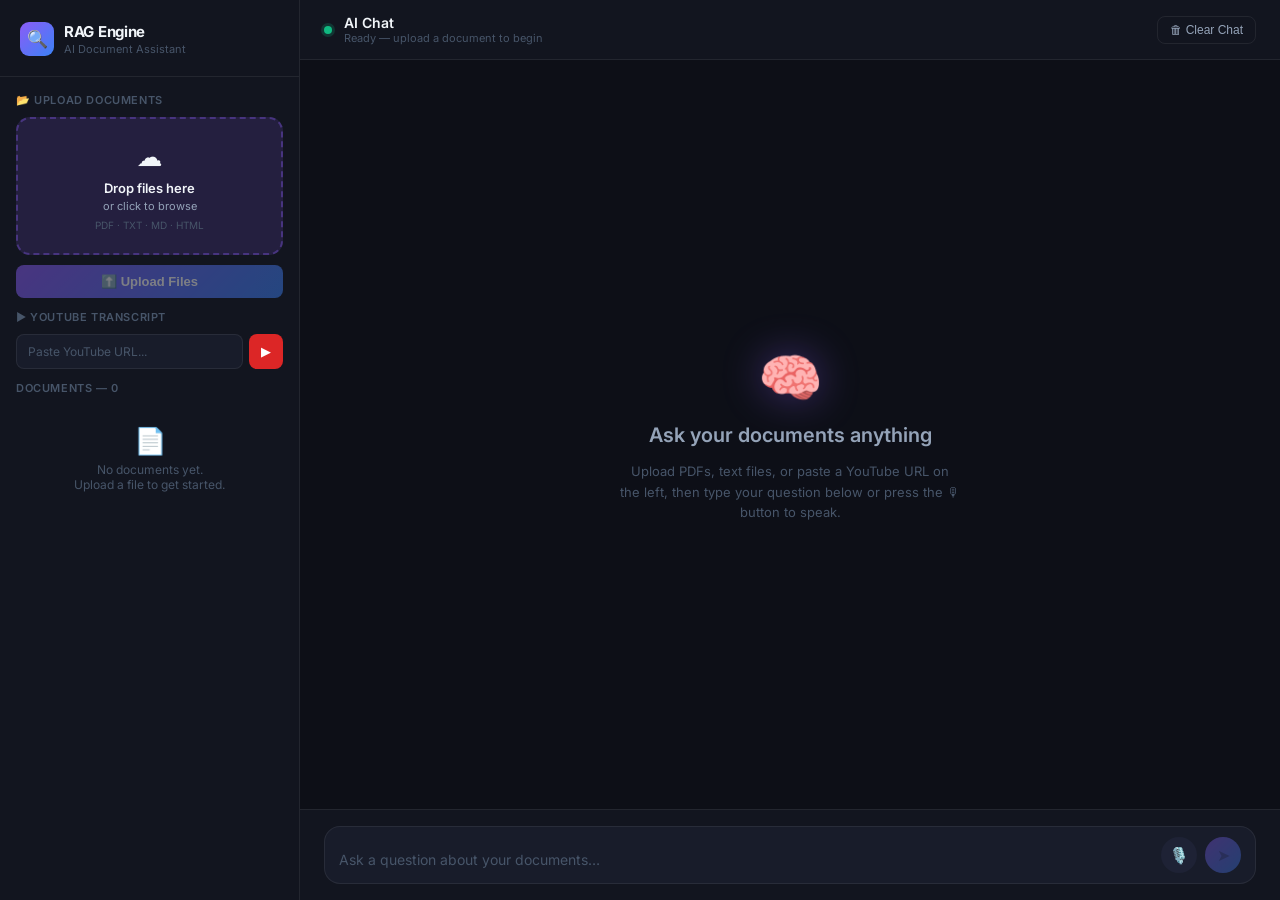
==== frontend/index.html @ cf55434c "Refactor: Separate frontend and backend, upgrade Groq vision model to Llama 4 Scout, and optimize Do" ====
<!DOCTYPE html>
<html lang="en">
<head>
  <meta charset="UTF-8" />
  <meta name="viewport" content="width=device-width, initial-scale=1.0" />
  <title>RAG Search Engine — AI Document Assistant</title>
  <meta name="description" content="Upload documents and ask questions using AI-powered retrieval augmented generation." />
  <link rel="preconnect" href="https://fonts.googleapis.com" />
  <link rel="preconnect" href="https://fonts.gstatic.com" crossorigin />
  <link href="https://fonts.googleapis.com/css2?family=Inter:wght@300;400;500;600;700&display=swap" rel="stylesheet" />
  <style>
    :root {
      --bg-primary: #0d0f17;
      --bg-secondary: #12151f;
      --bg-card: #181c2a;
      --bg-hover: #1e2235;
      --border: rgba(255,255,255,0.07);
      --border-accent: rgba(139,92,246,0.4);
      --purple: #8b5cf6;
      --purple-light: #a78bfa;
      --purple-dim: rgba(139,92,246,0.15);
      --blue: #3b82f6;
      --blue-light: #60a5fa;
      --green: #10b981;
      --red: #ef4444;
      --text-primary: #f1f5f9;
      --text-secondary: #94a3b8;
      --text-muted: #475569;
      --sidebar-w: 300px;
      --radius: 14px;
      --radius-sm: 8px;
      --shadow: 0 4px 24px rgba(0,0,0,0.4);
      --transition: 0.2s ease;
    }

    *, *::before, *::after { box-sizing: border-box; margin: 0; padding: 0; }

    body {
      font-family: 'Inter', system-ui, sans-serif;
      background: var(--bg-primary);
      color: var(--text-primary);
      height: 100dvh;
      display: flex;
      overflow: hidden;
    }

    /* ── SCROLLBAR ── */
    ::-webkit-scrollbar { width: 6px; }
    ::-webkit-scrollbar-track { background: transparent; }
    ::-webkit-scrollbar-thumb { background: var(--bg-hover); border-radius: 3px; }

    /* ══════════════════════════════════════
       SIDEBAR
    ══════════════════════════════════════ */
    #sidebar {
      width: var(--sidebar-w);
      min-width: var(--sidebar-w);
      background: var(--bg-secondary);
      border-right: 1px solid var(--border);
      display: flex;
      flex-direction: column;
      gap: 0;
      overflow: hidden;
    }

    .sidebar-header {
      padding: 22px 20px 16px;
      border-bottom: 1px solid var(--border);
    }
    .sidebar-logo {
      display: flex;
      align-items: center;
      gap: 10px;
      margin-bottom: 4px;
    }
    .logo-icon {
      width: 34px; height: 34px;
      background: linear-gradient(135deg, var(--purple), var(--blue));
      border-radius: 9px;
      display: grid; place-items: center;
      font-size: 17px;
      flex-shrink: 0;
    }
    .logo-text { font-size: 15px; font-weight: 700; letter-spacing: -0.3px; }
    .logo-sub  { font-size: 11px; color: var(--text-muted); margin-top: 1px; }

    /* ── Upload zone ── */
    .upload-section { padding: 16px 16px 12px; }
    .upload-label {
      font-size: 11px; font-weight: 600; letter-spacing: 0.6px;
      text-transform: uppercase; color: var(--text-muted);
      margin-bottom: 10px; display: block;
    }

    #drop-zone {
      border: 2px dashed rgba(139,92,246,0.35);
      border-radius: var(--radius);
      padding: 22px 16px;
      text-align: center;
      cursor: pointer;
      transition: var(--transition);
      background: var(--purple-dim);
      position: relative;
    }
    #drop-zone:hover, #drop-zone.dragover {
      border-color: var(--purple);
      background: rgba(139,92,246,0.2);
    }
    #drop-zone input[type="file"] {
      position: absolute; inset: 0; opacity: 0; cursor: pointer; width: 100%; height: 100%;
    }
    .drop-icon { font-size: 26px; margin-bottom: 8px; }
    .drop-primary { font-size: 13px; font-weight: 600; color: var(--text-primary); }
    .drop-sub { font-size: 11px; color: var(--text-secondary); margin-top: 3px; }
    .drop-types { font-size: 10px; color: var(--text-muted); margin-top: 6px; }

    #upload-btn {
      width: 100%; margin-top: 10px; padding: 9px;
      background: linear-gradient(135deg, var(--purple), var(--blue));
      border: none; border-radius: var(--radius-sm);
      color: #fff; font-size: 13px; font-weight: 600;
      cursor: pointer; transition: var(--transition);
      display: flex; align-items: center; justify-content: center; gap: 7px;
    }
    #upload-btn:hover { opacity: 0.88; transform: translateY(-1px); }
    #upload-btn:disabled { opacity: 0.45; cursor: not-allowed; transform: none; }

    .upload-progress {
      display: none; margin-top: 10px;
      background: var(--bg-card); border-radius: var(--radius-sm);
      padding: 10px 12px; font-size: 12px; color: var(--text-secondary);
    }
    .progress-bar {
      height: 3px; background: var(--border); border-radius: 2px; margin-top: 8px; overflow: hidden;
    }
    .progress-fill {
      height: 100%; width: 0%;
      background: linear-gradient(90deg, var(--purple), var(--blue));
      border-radius: 2px;
      animation: progress-anim 1.4s ease-in-out infinite;
    }
    @keyframes progress-anim {
      0%   { width: 0%;   margin-left: 0% }
      50%  { width: 60%;  margin-left: 20% }
      100% { width: 0%;   margin-left: 100% }
    }

    /* ── YouTube section ── */
    .yt-section { padding: 0 16px 12px; }
    .yt-input-wrap { display: flex; gap: 6px; }
    #yt-url {
      flex: 1; padding: 9px 11px;
      background: var(--bg-card); border: 1px solid var(--border);
      border-radius: var(--radius-sm); color: var(--text-primary);
      font-family: inherit; font-size: 12px; outline: none; transition: var(--transition);
    }
    #yt-url:focus { border-color: var(--border-accent); }
    #yt-url::placeholder { color: var(--text-muted); }
    #yt-btn {
      padding: 9px 12px; background: #dc2626;
      border: none; border-radius: var(--radius-sm);
      color: #fff; font-size: 13px; cursor: pointer; transition: var(--transition);
      display: flex; align-items: center; gap: 5px;
    }
    #yt-btn:hover { opacity: 0.85; }

    /* ── Document list ── */
    .doc-section { flex: 1; overflow-y: auto; padding: 0 16px 16px; }
    .doc-count {
      font-size: 11px; font-weight: 600; letter-spacing: 0.6px;
      text-transform: uppercase; color: var(--text-muted); margin-bottom: 10px;
    }
    .doc-list { display: flex; flex-direction: column; gap: 6px; }

    .doc-item {
      background: var(--bg-card); border: 1px solid var(--border);
      border-radius: var(--radius-sm); padding: 10px 12px;
      display: flex; align-items: center; gap: 9px;
      transition: var(--transition); animation: slideIn 0.25s ease;
    }
    @keyframes slideIn {
      from { opacity: 0; transform: translateY(-6px); }
      to   { opacity: 1; transform: translateY(0); }
    }
    .doc-item:hover { background: var(--bg-hover); border-color: var(--border-accent); }
    .doc-icon { font-size: 18px; flex-shrink: 0; }
    .doc-info { flex: 1; min-width: 0; }
    .doc-name {
      font-size: 12px; font-weight: 500; overflow: hidden;
      text-overflow: ellipsis; white-space: nowrap;
    }
    .doc-meta { font-size: 10px; color: var(--text-muted); margin-top: 2px; }
    .doc-delete {
      background: none; border: none; color: var(--text-muted);
      cursor: pointer; font-size: 14px; padding: 3px;
      border-radius: 4px; transition: var(--transition); flex-shrink: 0;
    }
    .doc-delete:hover { color: var(--red); background: rgba(239,68,68,0.12); }

    .empty-docs {
      text-align: center; color: var(--text-muted); font-size: 12px;
      padding: 20px 0;
    }
    .empty-docs span { display: block; font-size: 26px; margin-bottom: 6px; }

    /* ══════════════════════════════════════
       MAIN CHAT AREA
    ══════════════════════════════════════ */
    #main {
      flex: 1; display: flex; flex-direction: column; overflow: hidden;
      background: var(--bg-primary);
    }

    /* ── Top bar ── */
    #topbar {
      padding: 14px 24px; border-bottom: 1px solid var(--border);
      display: flex; align-items: center; justify-content: space-between;
      background: var(--bg-secondary);
    }
    .topbar-left { display: flex; align-items: center; gap: 12px; }
    .status-dot {
      width: 8px; height: 8px; border-radius: 50%;
      background: var(--green);
      box-shadow: 0 0 0 3px rgba(16,185,129,0.2);
      animation: pulse 2s ease-in-out infinite;
    }
    @keyframes pulse {
      0%, 100% { box-shadow: 0 0 0 3px rgba(16,185,129,0.2); }
      50%       { box-shadow: 0 0 0 6px rgba(16,185,129,0.08); }
    }
    .topbar-title { font-size: 14px; font-weight: 600; }
    .topbar-sub   { font-size: 11px; color: var(--text-muted); }
    .topbar-right { display: flex; gap: 8px; }
    .btn-ghost {
      background: none; border: 1px solid var(--border);
      border-radius: var(--radius-sm); padding: 6px 12px;
      color: var(--text-secondary); font-size: 12px;
      cursor: pointer; transition: var(--transition);
      display: flex; align-items: center; gap: 5px;
    }
    .btn-ghost:hover { background: var(--bg-hover); color: var(--text-primary); }

    /* ── Chat messages ── */
    #chat-box {
      flex: 1; overflow-y: auto; padding: 24px;
      display: flex; flex-direction: column; gap: 20px;
    }

    .chat-welcome {
      display: flex; flex-direction: column; align-items: center;
      justify-content: center; height: 100%; gap: 14px;
      text-align: center; color: var(--text-muted);
    }
    .chat-welcome .w-icon {
      font-size: 52px;
      filter: drop-shadow(0 0 20px rgba(139,92,246,0.4));
    }
    .chat-welcome h2 { font-size: 20px; color: var(--text-secondary); font-weight: 600; }
    .chat-welcome p  { font-size: 13px; max-width: 340px; line-height: 1.6; }

    .msg-row {
      display: flex; gap: 12px;
      animation: msgIn 0.3s cubic-bezier(0.34,1.56,0.64,1);
    }
    @keyframes msgIn {
      from { opacity: 0; transform: translateY(12px) scale(0.97); }
      to   { opacity: 1; transform: translateY(0) scale(1); }
    }
    .msg-row.user-row { flex-direction: row-reverse; }

    .msg-avatar {
      width: 34px; height: 34px; border-radius: 50%; flex-shrink: 0;
      display: grid; place-items: center; font-size: 15px;
    }
    .user-row .msg-avatar {
      background: linear-gradient(135deg, var(--purple), var(--blue));
    }
    .bot-row .msg-avatar {
      background: linear-gradient(135deg, #1e293b, #334155);
      border: 1px solid var(--border);
    }

    .msg-body { max-width: 76%; display: flex; flex-direction: column; gap: 6px; }
    .user-row .msg-body { align-items: flex-end; }

    .msg-bubble {
      padding: 12px 16px; border-radius: 16px;
      font-size: 14px; line-height: 1.65;
    }
    .user-row .msg-bubble {
      background: linear-gradient(135deg, rgba(139,92,246,0.9), rgba(59,130,246,0.9));
      color: #fff;
      border-bottom-right-radius: 4px;
    }
    .bot-row .msg-bubble {
      background: var(--bg-card);
      border: 1px solid var(--border);
      color: var(--text-primary);
      border-bottom-left-radius: 4px;
      white-space: pre-wrap;
    }

    .msg-time { font-size: 10px; color: var(--text-muted); padding: 0 4px; }

    /* Source chips */
    .sources-wrap { display: flex; flex-wrap: wrap; gap: 5px; margin-top: 2px; }
    .source-chip {
      background: rgba(139,92,246,0.12); border: 1px solid rgba(139,92,246,0.25);
      color: var(--purple-light); font-size: 10px; font-weight: 500;
      padding: 3px 9px; border-radius: 20px;
      display: flex; align-items: center; gap: 4px;
      cursor: pointer; transition: var(--transition);
    }
    .source-chip:hover { background: rgba(139,92,246,0.25); }

    /* Typing indicator */
    .typing-indicator {
      display: flex; gap: 4px; padding: 14px 16px;
      background: var(--bg-card); border: 1px solid var(--border);
      border-radius: 16px; border-bottom-left-radius: 4px;
      width: fit-content;
    }
    .typing-dot {
      width: 7px; height: 7px; border-radius: 50%; background: var(--text-muted);
      animation: typingBounce 1.2s ease-in-out infinite;
    }
    .typing-dot:nth-child(2) { animation-delay: 0.2s; }
    .typing-dot:nth-child(3) { animation-delay: 0.4s; }
    @keyframes typingBounce {
      0%, 60%, 100% { transform: translateY(0); opacity: 0.4; }
      30%            { transform: translateY(-6px); opacity: 1; }
    }

    /* ── Input bar ── */
    #input-bar {
      padding: 16px 24px;
      background: var(--bg-secondary);
      border-top: 1px solid var(--border);
    }
    .input-container {
      background: var(--bg-card);
      border: 1px solid var(--border);
      border-radius: 16px;
      padding: 10px 14px;
      display: flex; align-items: flex-end; gap: 10px;
      transition: var(--transition);
    }
    .input-container:focus-within { border-color: var(--border-accent); }

    #question-input {
      flex: 1; background: none; border: none; outline: none;
      color: var(--text-primary); font-family: inherit; font-size: 14px;
      line-height: 1.5; resize: none; max-height: 120px;
      min-height: 24px; overflow-y: auto;
    }
    #question-input::placeholder { color: var(--text-muted); }

    .input-actions { display: flex; align-items: center; gap: 8px; flex-shrink: 0; }

    /* Mic button */
    #mic-btn {
      width: 36px; height: 36px; border-radius: 50%; border: none;
      background: var(--bg-hover); cursor: pointer;
      display: grid; place-items: center; font-size: 16px;
      transition: var(--transition); position: relative;
    }
    #mic-btn:hover { background: rgba(139,92,246,0.2); }
    #mic-btn.recording {
      background: rgba(239,68,68,0.2);
      animation: micPulse 1.2s ease-in-out infinite;
    }
    @keyframes micPulse {
      0%, 100% { box-shadow: 0 0 0 0   rgba(239,68,68,0.4); }
      50%       { box-shadow: 0 0 0 10px rgba(239,68,68,0); }
    }
    .mic-timer {
      position: absolute; bottom: -18px; left: 50%; transform: translateX(-50%);
      font-size: 9px; color: var(--red); white-space: nowrap;
      display: none;
    }
    #mic-btn.recording .mic-timer { display: block; }

    /* Send button */
    #send-btn {
      width: 36px; height: 36px; border-radius: 50%; border: none;
      background: linear-gradient(135deg, var(--purple), var(--blue));
      cursor: pointer; display: grid; place-items: center;
      font-size: 16px; transition: var(--transition);
    }
    #send-btn:hover { opacity: 0.85; transform: scale(1.05); }
    #send-btn:disabled { opacity: 0.35; cursor: not-allowed; transform: none; }

    /* ── Toasts ── */
    #toast-container {
      position: fixed; top: 20px; right: 20px;
      display: flex; flex-direction: column; gap: 8px; z-index: 9999;
    }
    .toast {
      background: var(--bg-card); border: 1px solid var(--border);
      border-radius: var(--radius-sm); padding: 12px 16px;
      font-size: 13px; display: flex; align-items: center; gap: 9px;
      box-shadow: var(--shadow); max-width: 340px;
      animation: toastIn 0.3s ease;
    }
    @keyframes toastIn {
      from { opacity: 0; transform: translateX(20px); }
      to   { opacity: 1; transform: translateX(0); }
    }
    .toast.success { border-color: rgba(16,185,129,0.4); }
    .toast.error   { border-color: rgba(239,68,68,0.4); }
    .toast.info    { border-color: var(--border-accent); }

    /* ── Source Modal ── */
    #source-modal {
      display: none; position: fixed; inset: 0;
      background: rgba(0,0,0,0.65); z-index: 1000;
      place-items: center; backdrop-filter: blur(4px);
    }
    #source-modal.open { display: grid; }
    .modal-card {
      background: var(--bg-card); border: 1px solid var(--border);
      border-radius: var(--radius); padding: 24px 24px 20px;
      max-width: 560px; width: 90%; max-height: 70vh;
      overflow-y: auto; box-shadow: var(--shadow);
      animation: modalIn 0.25s ease;
    }
    @keyframes modalIn {
      from { opacity: 0; transform: scale(0.94); }
      to   { opacity: 1; transform: scale(1); }
    }
    .modal-header {
      display: flex; justify-content: space-between; align-items: center;
      margin-bottom: 16px;
    }
    .modal-title { font-size: 14px; font-weight: 600; }
    .modal-close {
      background: none; border: none; color: var(--text-muted);
      font-size: 18px; cursor: pointer; padding: 2px 6px;
      border-radius: 4px; transition: var(--transition);
    }
    .modal-close:hover { background: var(--bg-hover); color: var(--text-primary); }
    .modal-meta { font-size: 11px; color: var(--text-muted); margin-bottom: 12px; }
    .modal-content {
      font-size: 13px; line-height: 1.7; color: var(--text-secondary);
      white-space: pre-wrap;
    }

    /* ── File selected preview ── */
    #selected-files {
      display: none; margin-top: 8px;
      background: var(--bg-card); border: 1px solid var(--border);
      border-radius: var(--radius-sm); padding: 10px 12px;
    }
    .sel-file {
      display: flex; align-items: center; gap: 8px;
      font-size: 12px; color: var(--text-secondary); padding: 3px 0;
    }
    .sel-file-name { flex: 1; overflow: hidden; text-overflow: ellipsis; white-space: nowrap; }
    .sel-file-size { color: var(--text-muted); flex-shrink: 0; }

    /* Responsive */
    @media (max-width: 640px) {
      #sidebar { display: none; }
    }
  </style>
</head>
<body>

<!-- ════════════════════ SIDEBAR ════════════════════ -->
<aside id="sidebar">
  <div class="sidebar-header">
    <div class="sidebar-logo">
      <div class="logo-icon">🔍</div>
      <div>
        <div class="logo-text">RAG Engine</div>
        <div class="logo-sub">AI Document Assistant</div>
      </div>
    </div>
  </div>

  <!-- Upload -->
  <div class="upload-section">
    <span class="upload-label">📂 Upload Documents</span>
    <div id="drop-zone">
      <input type="file" id="file-input" multiple accept=".pdf,.txt,.md,.html" />
      <div class="drop-icon">☁️</div>
      <div class="drop-primary">Drop files here</div>
      <div class="drop-sub">or click to browse</div>
      <div class="drop-types">PDF · TXT · MD · HTML</div>
    </div>
    <div id="selected-files"></div>
    <button id="upload-btn" disabled>⬆️ Upload Files</button>
    <div class="upload-progress" id="upload-progress">
      <span id="upload-status">Uploading & processing...</span>
      <div class="progress-bar"><div class="progress-fill"></div></div>
    </div>
  </div>

  <!-- YouTube -->
  <div class="yt-section">
    <span class="upload-label">▶️ YouTube Transcript</span>
    <div class="yt-input-wrap">
      <input type="text" id="yt-url" placeholder="Paste YouTube URL..." />
      <button id="yt-btn" title="Ingest YouTube video">▶</button>
    </div>
  </div>

  <!-- Document list -->
  <div class="doc-section">
    <div class="doc-count" id="doc-count">DOCUMENTS — 0</div>
    <div class="doc-list" id="doc-list">
      <div class="empty-docs">
        <span>📄</span>No documents yet.<br/>Upload a file to get started.
      </div>
    </div>
  </div>
</aside>

<!-- ════════════════════ MAIN ════════════════════ -->
<main id="main">
  <!-- Top bar -->
  <div id="topbar">
    <div class="topbar-left">
      <div class="status-dot"></div>
      <div>
        <div class="topbar-title">AI Chat</div>
        <div class="topbar-sub" id="topbar-sub">Ready — upload a document to begin</div>
      </div>
    </div>
    <div class="topbar-right">
      <button class="btn-ghost" onclick="clearHistory()">🗑 Clear Chat</button>
    </div>
  </div>

  <!-- Chat messages -->
  <div id="chat-box">
    <div class="chat-welcome" id="welcome-msg">
      <div class="w-icon">🧠</div>
      <h2>Ask your documents anything</h2>
      <p>Upload PDFs, text files, or paste a YouTube URL on the left, then type your question below or press the 🎙 button to speak.</p>
    </div>
  </div>

  <!-- Input bar -->
  <div id="input-bar">
    <div class="input-container">
      <textarea
        id="question-input"
        rows="1"
        placeholder="Ask a question about your documents…"
      ></textarea>
      <div class="input-actions">
        <button id="mic-btn" title="Hold to record voice query">
          🎙️
          <span class="mic-timer" id="mic-timer">0:00</span>
        </button>
        <button id="send-btn" title="Send question" disabled>➤</button>
      </div>
    </div>
  </div>
</main>

<!-- Source modal -->
<div id="source-modal">
  <div class="modal-card">
    <div class="modal-header">
      <div class="modal-title">📄 Source Excerpt</div>
      <button class="modal-close" onclick="closeModal()">✕</button>
    </div>
    <div class="modal-meta" id="modal-meta"></div>
    <div class="modal-content" id="modal-content"></div>
  </div>
</div>

<!-- Toast container -->
<div id="toast-container"></div>

<script>
  // API URL configuration:
  // - Local development: http://localhost:8000
  // - Combined Render hosting: uses current window.location.origin
  // - Independent Vercel hosting: Replace 'https://your-render-backend-url.onrender.com' with your actual Render URL
  const API = window.location.hostname === 'localhost' || window.location.hostname === '127.0.0.1'
    ? 'http://localhost:8000'
    : (window.location.origin.includes('vercel.app') ? 'https://your-render-backend-url.onrender.com' : window.location.origin);

  // ── State ──────────────────────────────────────────
  let selectedFiles  = [];
  let hasDocuments   = false;
  let mediaRecorder  = null;
  let audioChunks    = [];
  let recordingTimer = null;
  let recordSeconds  = 0;

  // ── DOM refs ───────────────────────────────────────
  const chatBox      = document.getElementById('chat-box');
  const welcomeMsg   = document.getElementById('welcome-msg');
  const questionInput= document.getElementById('question-input');
  const sendBtn      = document.getElementById('send-btn');
  const micBtn       = document.getElementById('mic-btn');
  const micTimer     = document.getElementById('mic-timer');
  const uploadBtn    = document.getElementById('upload-btn');
  const fileInput    = document.getElementById('file-input');
  const dropZone     = document.getElementById('drop-zone');
  const selectedDiv  = document.getElementById('selected-files');
  const uploadProg   = document.getElementById('upload-progress');
  const uploadStatus = document.getElementById('upload-status');
  const docList      = document.getElementById('doc-list');
  const docCount     = document.getElementById('doc-count');
  const topbarSub    = document.getElementById('topbar-sub');
  const ytUrl        = document.getElementById('yt-url');
  const ytBtn        = document.getElementById('yt-btn');

  // ── Init ───────────────────────────────────────────
  loadDocuments();

  // ── Textarea auto-resize ───────────────────────────
  questionInput.addEventListener('input', () => {
    questionInput.style.height = 'auto';
    questionInput.style.height = Math.min(questionInput.scrollHeight, 120) + 'px';
    sendBtn.disabled = !questionInput.value.trim() || !hasDocuments;
  });
  questionInput.addEventListener('keydown', e => {
    if (e.key === 'Enter' && !e.shiftKey) { e.preventDefault(); sendQuestion(); }
  });

  // ── File selection ─────────────────────────────────
  fileInput.addEventListener('change', e => handleFiles(e.target.files));

  dropZone.addEventListener('dragover',  e => { e.preventDefault(); dropZone.classList.add('dragover'); });
  dropZone.addEventListener('dragleave', ()  => dropZone.classList.remove('dragover'));
  dropZone.addEventListener('drop',      e => {
    e.preventDefault();
    dropZone.classList.remove('dragover');
    handleFiles(e.dataTransfer.files);
  });

  function handleFiles(files) {
    const allowed = ['.pdf', '.txt', '.md', '.html'];
    selectedFiles = Array.from(files).filter(f => {
      const ext = '.' + f.name.split('.').pop().toLowerCase();
      if (!allowed.includes(ext)) {
        showToast(`⚠️ "${f.name}" is not a supported type`, 'error');
        return false;
      }
      return true;
    });
    renderSelectedFiles();
  }

  function renderSelectedFiles() {
    if (!selectedFiles.length) {
      selectedDiv.style.display = 'none';
      uploadBtn.disabled = true;
      return;
    }
    selectedDiv.style.display = 'block';
    uploadBtn.disabled = false;
    selectedDiv.innerHTML = selectedFiles.map(f => `
      <div class="sel-file">
        <span>${fileIcon(f.name)}</span>
        <span class="sel-file-name">${f.name}</span>
        <span class="sel-file-size">${formatBytes(f.size)}</span>
      </div>
    `).join('');
  }

  function fileIcon(name) {
    const ext = name.split('.').pop().toLowerCase();
    return { pdf: '📕', txt: '📄', md: '📝', html: '🌐' }[ext] || '📄';
  }

  function formatBytes(bytes) {
    if (bytes < 1024) return bytes + ' B';
    if (bytes < 1024**2) return (bytes / 1024).toFixed(1) + ' KB';
    return (bytes / 1024**2).toFixed(1) + ' MB';
  }

  // ── Upload ─────────────────────────────────────────
  uploadBtn.addEventListener('click', uploadFiles);

  async function uploadFiles() {
    if (!selectedFiles.length) return;

    uploadBtn.disabled = true;
    uploadProg.style.display = 'block';
    uploadStatus.textContent = `Uploading ${selectedFiles.length} file(s)...`;

    const formData = new FormData();
    selectedFiles.forEach(f => formData.append('files', f));

    try {
      const res  = await fetch(`${API}/upload`, { method: 'POST', body: formData });
      const data = await res.json();

      if (!res.ok) throw new Error(data.detail || 'Upload failed');

      showToast(`✅ ${data.message} — ${data.total_chunks} chunks indexed`, 'success');
      selectedFiles = [];
      fileInput.value = '';
      renderSelectedFiles();
      loadDocuments();
    } catch (err) {
      showToast(`❌ ${err.message}`, 'error');
    } finally {
      uploadProg.style.display = 'none';
      uploadBtn.disabled = false;
    }
  }

  // ── YouTube ingest ────────────────────────────────
  ytBtn.addEventListener('click', ingestYouTube);
  ytUrl.addEventListener('keydown', e => { if (e.key === 'Enter') ingestYouTube(); });

  async function ingestYouTube() {
    const url = ytUrl.value.trim();
    if (!url) return showToast('Paste a YouTube URL first', 'info');

    ytBtn.disabled = true;
    ytBtn.textContent = '⏳';
    try {
      const res  = await fetch(`${API}/upload-youtube?url=${encodeURIComponent(url)}`, { method: 'POST' });
      const data = await res.json();
      if (!res.ok) throw new Error(data.detail);
      showToast(`✅ YouTube ingested — ${data.chunks_added} chunks added`, 'success');
      ytUrl.value = '';
      loadDocuments();
    } catch (err) {
      showToast(`❌ ${err.message}`, 'error');
    } finally {
      ytBtn.disabled = false;
      ytBtn.textContent = '▶';
    }
  }

  // ── Load documents ─────────────────────────────────
  async function loadDocuments() {
    try {
      const res  = await fetch(`${API}/documents`);
      const data = await res.json();
      renderDocList(data.documents || []);
      hasDocuments = data.total > 0;
      sendBtn.disabled = !hasDocuments || !questionInput.value.trim();
      topbarSub.textContent = hasDocuments
        ? `${data.total} document(s) loaded — ask away!`
        : 'Ready — upload a document to begin';
    } catch (_) { /* server may not be ready */ }
  }

  function renderDocList(docs) {
    docCount.textContent = `DOCUMENTS — ${docs.length}`;
    if (!docs.length) {
      docList.innerHTML = `<div class="empty-docs"><span>📄</span>No documents yet.<br/>Upload a file to get started.</div>`;
      return;
    }
    docList.innerHTML = docs.map(d => `
      <div class="doc-item" id="doc-${d.id}">
        <span class="doc-icon">${d.filename.startsWith('YouTube') ? '▶️' : fileIcon(d.filename)}</span>
        <div class="doc-info">
          <div class="doc-name" title="${d.filename}">${d.filename}</div>
          <div class="doc-meta">${formatBytes(d.size_bytes)} · ${relativeTime(d.upload_time)}</div>
        </div>
        <button class="doc-delete" onclick="deleteDoc('${d.id}', '${d.filename.replace(/'/g,"\\'")}')">✕</button>
      </div>
    `).join('');
    welcomeMsg.style.display = 'none';
  }

  function relativeTime(iso) {
    const diff = Date.now() - new Date(iso).getTime();
    const m = Math.floor(diff / 60000);
    if (m < 1)  return 'just now';
    if (m < 60) return `${m}m ago`;
    const h = Math.floor(m / 60);
    if (h < 24) return `${h}h ago`;
    return `${Math.floor(h/24)}d ago`;
  }

  // ── Delete document ────────────────────────────────
  async function deleteDoc(id, name) {
    if (!confirm(`Delete "${name}"?`)) return;
    try {
      const res = await fetch(`${API}/documents/${id}`, { method: 'DELETE' });
      if (!res.ok) throw new Error((await res.json()).detail);
      showToast(`🗑 Deleted "${name}"`, 'info');
      loadDocuments();
    } catch (err) {
      showToast(`❌ ${err.message}`, 'error');
    }
  }

  // ── Send text question ─────────────────────────────
  sendBtn.addEventListener('click', sendQuestion);

  async function sendQuestion() {
    const q = questionInput.value.trim();
    if (!q || !hasDocuments) return;

    appendMessage('user', q);
    questionInput.value = '';
    questionInput.style.height = 'auto';
    sendBtn.disabled = true;

    const typingEl = appendTyping();

    try {
      const res  = await fetch(`${API}/ask`, {
        method: 'POST',
        headers: { 'Content-Type': 'application/json' },
        body: JSON.stringify({ question: q })
      });
      const data = await res.json();
      if (!res.ok) throw new Error(data.detail);
      typingEl.remove();
      appendMessage('bot', data.answer, data.sources);
    } catch (err) {
      typingEl.remove();
      appendMessage('bot', `⚠️ Error: ${err.message}`);
    }
  }

  // ── Microphone recording ───────────────────────────
  micBtn.addEventListener('mousedown', startRecording);
  micBtn.addEventListener('touchstart', e => { e.preventDefault(); startRecording(); });
  micBtn.addEventListener('mouseup', stopRecording);
  micBtn.addEventListener('mouseleave', () => { if (mediaRecorder?.state === 'recording') stopRecording(); });
  micBtn.addEventListener('touchend', stopRecording);

  async function startRecording() {
    if (!hasDocuments) { showToast('Upload a document first!', 'info'); return; }
    try {
      const stream = await navigator.mediaDevices.getUserMedia({ audio: true });
      audioChunks  = [];
      mediaRecorder = new MediaRecorder(stream);
      mediaRecorder.ondataavailable = e => audioChunks.push(e.data);
      mediaRecorder.onstop = sendAudioQuery;
      mediaRecorder.start();
      micBtn.classList.add('recording');
      micBtn.textContent = '⏹️';
      recordSeconds = 0;
      micTimer.style.display = 'block';
      recordingTimer = setInterval(() => {
        recordSeconds++;
        const m = Math.floor(recordSeconds / 60);
        const s = String(recordSeconds % 60).padStart(2, '0');
        micTimer.textContent = `${m}:${s}`;
      }, 1000);
    } catch (err) {
      showToast('🎙 Mic access denied — check browser permissions', 'error');
    }
  }

  function stopRecording() {
    if (!mediaRecorder || mediaRecorder.state !== 'recording') return;
    mediaRecorder.stop();
    mediaRecorder.stream.getTracks().forEach(t => t.stop());
    clearInterval(recordingTimer);
    micBtn.classList.remove('recording');
    micBtn.textContent = '🎙️';
    micTimer.style.display = 'none';
    micTimer.textContent = '0:00';
  }

  async function sendAudioQuery() {
    if (recordSeconds < 1) { showToast('Recording too short', 'info'); return; }

    const blob = new Blob(audioChunks, { type: 'audio/webm' });
    appendMessage('user', `🎙️ Voice query (${recordSeconds}s)`);
    const typingEl = appendTyping();

    const formData = new FormData();
    formData.append('audio_file', blob, 'voice_query.webm');

    try {
      const res  = await fetch(`${API}/ask-audio`, { method: 'POST', body: formData });
      const data = await res.json();
      if (!res.ok) throw new Error(data.detail);
      typingEl.remove();
      appendMessage('user', `📝 Transcribed: "${data.transcription}"`, [], true);
      appendMessage('bot', data.answer, data.sources);
    } catch (err) {
      typingEl.remove();
      appendMessage('bot', `⚠️ Audio error: ${err.message}`);
    }
  }

  // ── Chat rendering ─────────────────────────────────
  function appendMessage(role, text, sources = [], subtle = false) {
    const row = document.createElement('div');
    row.className = `msg-row ${role === 'user' ? 'user-row' : 'bot-row'}`;

    const avatar = document.createElement('div');
    avatar.className = 'msg-avatar';
    avatar.textContent = role === 'user' ? '🧑' : '🤖';

    const body = document.createElement('div');
    body.className = 'msg-body';

    const bubble = document.createElement('div');
    bubble.className = 'msg-bubble';
    if (subtle) bubble.style.opacity = '0.7';
    bubble.textContent = text;

    const time = document.createElement('div');
    time.className = 'msg-time';
    time.textContent = new Date().toLocaleTimeString([], { hour: '2-digit', minute: '2-digit' });

    body.appendChild(bubble);

    // Source chips
    if (sources?.length) {
      const wrap = document.createElement('div');
      wrap.className = 'sources-wrap';
      sources.forEach((s, i) => {
        const chip = document.createElement('div');
        chip.className = 'source-chip';
        const fname = s.metadata?.source_file || s.metadata?.source || `Source ${i+1}`;
        const page  = s.metadata?.page ? ` p.${s.metadata.page}` : '';
        chip.textContent = `📎 ${fname}${page}`;
        chip.onclick = () => openModal(s, fname);
        wrap.appendChild(chip);
      });
      body.appendChild(wrap);
    }

    body.appendChild(time);
    row.appendChild(avatar);
    row.appendChild(body);
    chatBox.appendChild(row);
    chatBox.scrollTop = chatBox.scrollHeight;
    return row;
  }

  function appendTyping() {
    const row = document.createElement('div');
    row.className = 'msg-row bot-row';

    const avatar = document.createElement('div');
    avatar.className = 'msg-avatar';
    avatar.textContent = '🤖';

    const body = document.createElement('div');
    body.className = 'msg-body';

    const indicator = document.createElement('div');
    indicator.className = 'typing-indicator';
    indicator.innerHTML = `
      <div class="typing-dot"></div>
      <div class="typing-dot"></div>
      <div class="typing-dot"></div>`;

    body.appendChild(indicator);
    row.appendChild(avatar);
    row.appendChild(body);
    chatBox.appendChild(row);
    chatBox.scrollTop = chatBox.scrollHeight;
    return row;
  }

  // ── Source modal ───────────────────────────────────
  function openModal(source, name) {
    const meta = [];
    if (source.metadata?.source_file) meta.push(`File: ${source.metadata.source_file}`);
    if (source.metadata?.page)        meta.push(`Page: ${source.metadata.page}`);
    if (source.metadata?.type)        meta.push(`Type: ${source.metadata.type}`);
    document.getElementById('modal-meta').textContent = meta.join('  ·  ');
    document.getElementById('modal-content').textContent = source.content || '(no preview)';
    document.getElementById('source-modal').classList.add('open');
  }
  function closeModal() {
    document.getElementById('source-modal').classList.remove('open');
  }
  document.getElementById('source-modal').addEventListener('click', e => {
    if (e.target === document.getElementById('source-modal')) closeModal();
  });

  // ── Clear chat history ─────────────────────────────
  async function clearHistory() {
    await fetch(`${API}/clear-history`, { method: 'DELETE' });
    chatBox.innerHTML = '';
    welcomeMsg.style.display = hasDocuments ? 'none' : 'flex';
    chatBox.appendChild(welcomeMsg);
    showToast('🗑 Chat cleared', 'info');
  }

  // ── Toast notifications ────────────────────────────
  function showToast(msg, type = 'info', duration = 4000) {
    const toast = document.createElement('div');
    toast.className = `toast ${type}`;
    toast.textContent = msg;
    document.getElementById('toast-container').appendChild(toast);
    setTimeout(() => { toast.style.opacity = '0'; toast.style.transition = '0.4s'; setTimeout(() => toast.remove(), 400); }, duration);
  }

  // ── Refresh docs every 30s ────────────────────────
  setInterval(loadDocuments, 30000);

  // ── Escape closes modal ────────────────────────────
  document.addEventListener('keydown', e => { if (e.key === 'Escape') closeModal(); });
</script>
</body>
</html>
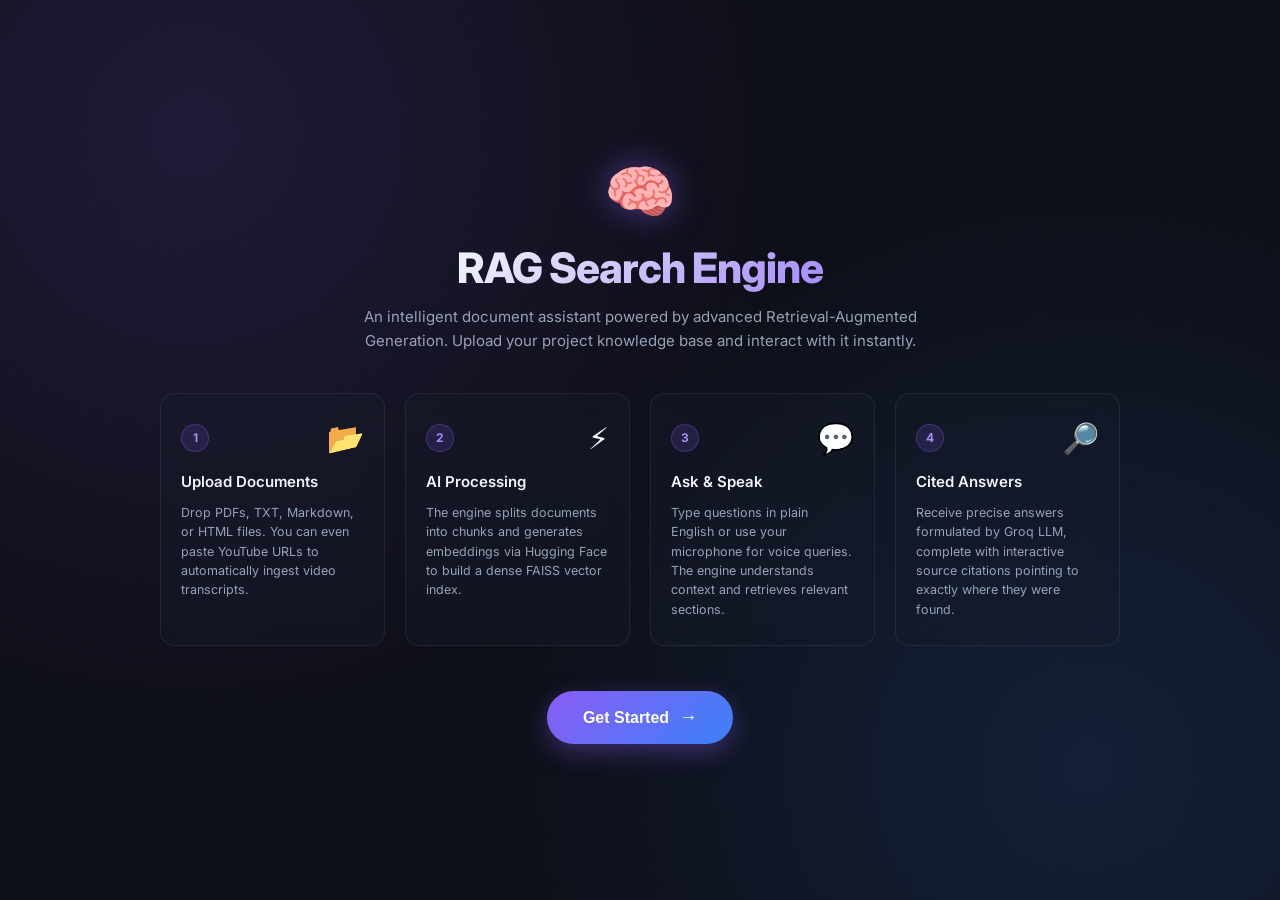
==== commit 0d630ae9: "feat: add interactive step-by-step onboarding screen and how it works topbar info button" ====
--- a/frontend/index.html
+++ b/frontend/index.html
@@ -458,13 +458,208 @@
     .sel-file-name { flex: 1; overflow: hidden; text-overflow: ellipsis; white-space: nowrap; }
     .sel-file-size { color: var(--text-muted); flex-shrink: 0; }
 
+    /* ══════════════════════════════════════
+       ONBOARDING SCREEN
+    ══════════════════════════════════════ */
+    #onboarding-screen {
+      position: fixed;
+      inset: 0;
+      background: radial-gradient(circle at 15% 15%, rgba(139, 92, 246, 0.15) 0%, transparent 45%),
+                  radial-gradient(circle at 85% 85%, rgba(59, 130, 246, 0.15) 0%, transparent 45%),
+                  var(--bg-primary);
+      z-index: 9999;
+      display: flex;
+      flex-direction: column;
+      align-items: center;
+      justify-content: center;
+      padding: 30px;
+      overflow-y: auto;
+      transition: opacity 0.4s cubic-bezier(0.25, 1, 0.5, 1), transform 0.4s cubic-bezier(0.25, 1, 0.5, 1);
+    }
+    #onboarding-screen.hidden {
+      opacity: 0;
+      transform: scale(1.03) translateY(-10px);
+      pointer-events: none;
+    }
+    .onboard-container {
+      max-width: 960px;
+      width: 100%;
+      text-align: center;
+      margin: auto;
+      animation: onboardFadeIn 0.8s cubic-bezier(0.16, 1, 0.3, 1) forwards;
+    }
+    @keyframes onboardFadeIn {
+      from { opacity: 0; transform: translateY(30px); }
+      to   { opacity: 1; transform: translateY(0); }
+    }
+    .onboard-header {
+      margin-bottom: 40px;
+    }
+    .onboard-logo-glow {
+      font-size: 58px;
+      margin-bottom: 16px;
+      display: inline-block;
+      filter: drop-shadow(0 0 16px rgba(139, 92, 246, 0.5));
+      animation: logoPulse 3s infinite ease-in-out;
+    }
+    @keyframes logoPulse {
+      0%, 100% { transform: scale(1); filter: drop-shadow(0 0 16px rgba(139, 92, 246, 0.5)); }
+      50% { transform: scale(1.06); filter: drop-shadow(0 0 26px rgba(59, 130, 246, 0.7)); }
+    }
+    .onboard-title {
+      font-size: 42px;
+      font-weight: 800;
+      letter-spacing: -1px;
+      background: linear-gradient(135deg, var(--text-primary) 30%, var(--purple-light) 70%, var(--blue-light));
+      -webkit-background-clip: text;
+      -webkit-text-fill-color: transparent;
+      margin-bottom: 12px;
+    }
+    .onboard-subtitle {
+      font-size: 15px;
+      color: var(--text-secondary);
+      max-width: 620px;
+      margin: 0 auto;
+      line-height: 1.6;
+    }
+    .onboard-steps {
+      display: grid;
+      grid-template-columns: repeat(auto-fit, minmax(210px, 1fr));
+      gap: 20px;
+      margin-bottom: 45px;
+    }
+    .onboard-card {
+      background: rgba(24, 28, 42, 0.45);
+      border: 1px solid var(--border);
+      border-radius: var(--radius);
+      padding: 26px 20px;
+      text-align: left;
+      backdrop-filter: blur(12px);
+      transition: transform 0.3s cubic-bezier(0.25, 1, 0.5, 1), border-color 0.3s ease, box-shadow 0.3s ease;
+      display: flex;
+      flex-direction: column;
+      gap: 12px;
+    }
+    .onboard-card:hover {
+      transform: translateY(-6px);
+      border-color: rgba(139, 92, 246, 0.35);
+      box-shadow: 0 12px 30px rgba(139, 92, 246, 0.06);
+    }
+    .onboard-card-num {
+      width: 28px;
+      height: 28px;
+      border-radius: 50%;
+      background: var(--purple-dim);
+      border: 1px solid rgba(139, 92, 246, 0.3);
+      color: var(--purple-light);
+      display: grid;
+      place-items: center;
+      font-size: 12px;
+      font-weight: 700;
+    }
+    .onboard-card-icon {
+      font-size: 30px;
+    }
+    .onboard-card-title {
+      font-size: 15px;
+      font-weight: 600;
+      color: var(--text-primary);
+    }
+    .onboard-card-desc {
+      font-size: 12.5px;
+      color: var(--text-secondary);
+      line-height: 1.55;
+    }
+    .onboard-cta {
+      display: inline-flex;
+      align-items: center;
+      gap: 10px;
+      background: linear-gradient(135deg, var(--purple), var(--blue));
+      color: white;
+      border: none;
+      padding: 16px 36px;
+      border-radius: 30px;
+      font-size: 16px;
+      font-weight: 600;
+      cursor: pointer;
+      box-shadow: 0 8px 24px rgba(139, 92, 246, 0.35);
+      transition: transform 0.2s ease, box-shadow 0.2s ease;
+    }
+    .onboard-cta:hover {
+      transform: translateY(-2px) scale(1.02);
+      box-shadow: 0 12px 30px rgba(139, 92, 246, 0.5);
+    }
+    .onboard-cta:active {
+      transform: translateY(0) scale(1);
+    }
+
     /* Responsive */
+    @media (max-width: 768px) {
+      .onboard-title { font-size: 30px; }
+      .onboard-steps { grid-template-columns: 1fr; }
+      #onboarding-screen { padding: 20px; }
+    }
+
     @media (max-width: 640px) {
       #sidebar { display: none; }
     }
   </style>
 </head>
 <body>
+
+<!-- ════════════════════ ONBOARDING SCREEN ════════════════════ -->
+<div id="onboarding-screen">
+  <div class="onboard-container">
+    <div class="onboard-header">
+      <div class="onboard-logo-glow">🧠</div>
+      <h1 class="onboard-title">RAG Search Engine</h1>
+      <p class="onboard-subtitle">An intelligent document assistant powered by advanced Retrieval-Augmented Generation. Upload your project knowledge base and interact with it instantly.</p>
+    </div>
+    
+    <div class="onboard-steps">
+      <div class="onboard-card">
+        <div style="display: flex; justify-content: space-between; align-items: center; margin-bottom: 4px;">
+          <div class="onboard-card-num">1</div>
+          <div class="onboard-card-icon">📂</div>
+        </div>
+        <div class="onboard-card-title">Upload Documents</div>
+        <div class="onboard-card-desc">Drop PDFs, TXT, Markdown, or HTML files. You can even paste YouTube URLs to automatically ingest video transcripts.</div>
+      </div>
+      
+      <div class="onboard-card">
+        <div style="display: flex; justify-content: space-between; align-items: center; margin-bottom: 4px;">
+          <div class="onboard-card-num">2</div>
+          <div class="onboard-card-icon">⚡</div>
+        </div>
+        <div class="onboard-card-title">AI Processing</div>
+        <div class="onboard-card-desc">The engine splits documents into chunks and generates embeddings via Hugging Face to build a dense FAISS vector index.</div>
+      </div>
+      
+      <div class="onboard-card">
+        <div style="display: flex; justify-content: space-between; align-items: center; margin-bottom: 4px;">
+          <div class="onboard-card-num">3</div>
+          <div class="onboard-card-icon">💬</div>
+        </div>
+        <div class="onboard-card-title">Ask & Speak</div>
+        <div class="onboard-card-desc">Type questions in plain English or use your microphone for voice queries. The engine understands context and retrieves relevant sections.</div>
+      </div>
+      
+      <div class="onboard-card">
+        <div style="display: flex; justify-content: space-between; align-items: center; margin-bottom: 4px;">
+          <div class="onboard-card-num">4</div>
+          <div class="onboard-card-icon">🔎</div>
+        </div>
+        <div class="onboard-card-title">Cited Answers</div>
+        <div class="onboard-card-desc">Receive precise answers formulated by Groq LLM, complete with interactive source citations pointing to exactly where they were found.</div>
+      </div>
+    </div>
+    
+    <button class="onboard-cta" id="start-btn">
+      Get Started 
+      <span style="font-size: 18px;">→</span>
+    </button>
+  </div>
+</div>
 
 <!-- ════════════════════ SIDEBAR ════════════════════ -->
 <aside id="sidebar">
@@ -528,6 +723,7 @@
       </div>
     </div>
     <div class="topbar-right">
+      <button class="btn-ghost" onclick="showOnboarding()">❓ How it works</button>
       <button class="btn-ghost" onclick="clearHistory()">🗑 Clear Chat</button>
     </div>
   </div>
@@ -610,6 +806,23 @@
   const topbarSub    = document.getElementById('topbar-sub');
   const ytUrl        = document.getElementById('yt-url');
   const ytBtn        = document.getElementById('yt-btn');
+
+  // ── Onboarding Screen ──────────────────────────────
+  const onboardingScreen = document.getElementById('onboarding-screen');
+  const startBtn         = document.getElementById('start-btn');
+
+  if (localStorage.getItem('rag_onboarded') === 'true') {
+    onboardingScreen.classList.add('hidden');
+  }
+
+  startBtn.addEventListener('click', () => {
+    onboardingScreen.classList.add('hidden');
+    localStorage.setItem('rag_onboarded', 'true');
+  });
+
+  window.showOnboarding = function() {
+    onboardingScreen.classList.remove('hidden');
+  };
 
   // ── Init ───────────────────────────────────────────
   loadDocuments();
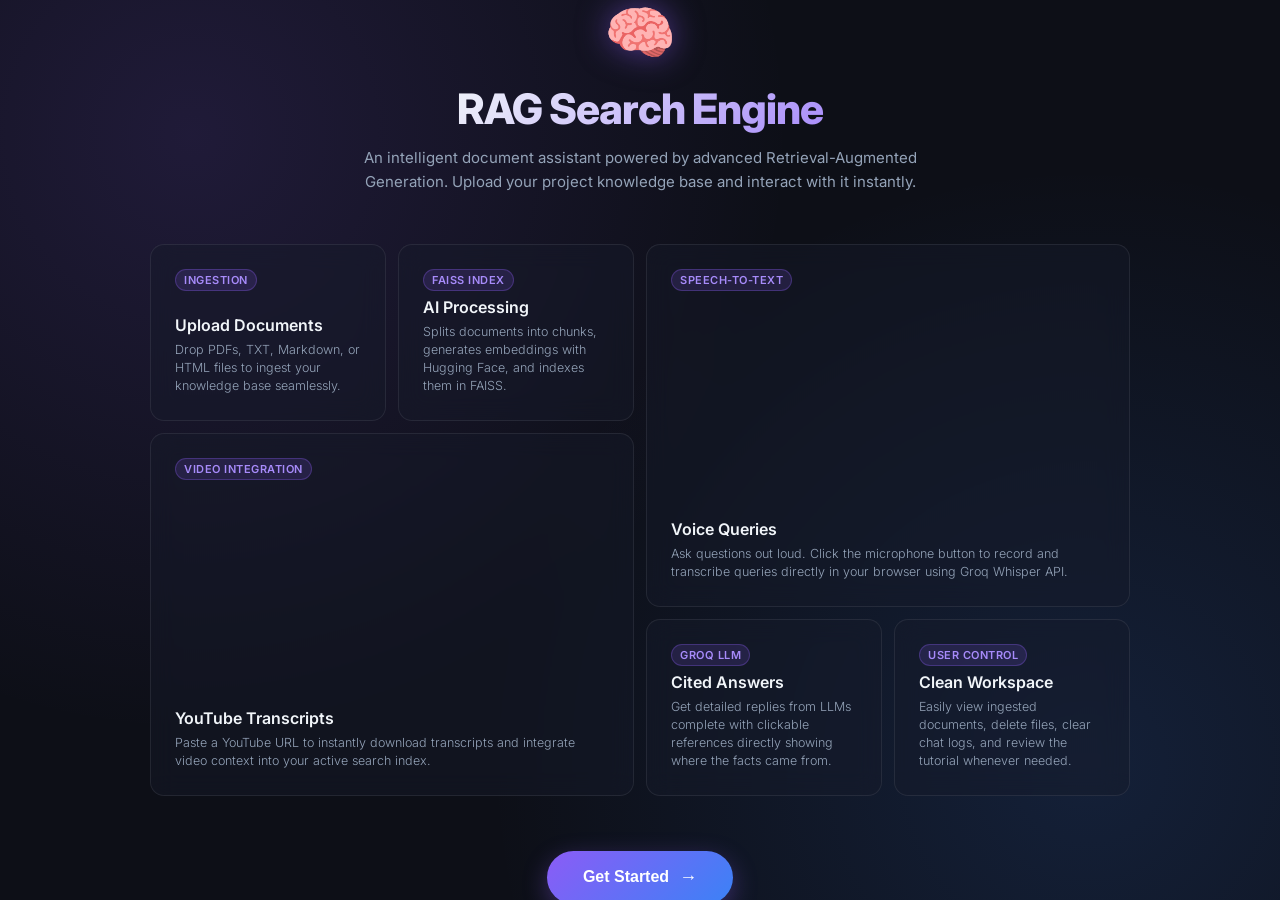
==== commit 45e36115: "feat: integrate GSAP-based MagicBento component into onboarding screen" ====
--- a/frontend/index.html
+++ b/frontend/index.html
@@ -8,6 +8,7 @@
   <link rel="preconnect" href="https://fonts.googleapis.com" />
   <link rel="preconnect" href="https://fonts.gstatic.com" crossorigin />
   <link href="https://fonts.googleapis.com/css2?family=Inter:wght@300;400;500;600;700&display=swap" rel="stylesheet" />
+  <script src="https://cdnjs.cloudflare.com/ajax/libs/gsap/3.12.5/gsap.min.js"></script>
   <style>
     :root {
       --bg-primary: #0d0f17;
@@ -459,7 +460,7 @@
     .sel-file-size { color: var(--text-muted); flex-shrink: 0; }
 
     /* ══════════════════════════════════════
-       ONBOARDING SCREEN
+       ONBOARDING SCREEN & MAGIC BENTO
     ══════════════════════════════════════ */
     #onboarding-screen {
       position: fixed;
@@ -482,18 +483,21 @@
       pointer-events: none;
     }
     .onboard-container {
-      max-width: 960px;
+      max-width: 1040px;
       width: 100%;
       text-align: center;
       margin: auto;
       animation: onboardFadeIn 0.8s cubic-bezier(0.16, 1, 0.3, 1) forwards;
+      display: flex;
+      flex-direction: column;
+      gap: 30px;
     }
     @keyframes onboardFadeIn {
       from { opacity: 0; transform: translateY(30px); }
       to   { opacity: 1; transform: translateY(0); }
     }
     .onboard-header {
-      margin-bottom: 40px;
+      margin-bottom: 10px;
     }
     .onboard-logo-glow {
       font-size: 58px;
@@ -521,54 +525,6 @@
       max-width: 620px;
       margin: 0 auto;
       line-height: 1.6;
-    }
-    .onboard-steps {
-      display: grid;
-      grid-template-columns: repeat(auto-fit, minmax(210px, 1fr));
-      gap: 20px;
-      margin-bottom: 45px;
-    }
-    .onboard-card {
-      background: rgba(24, 28, 42, 0.45);
-      border: 1px solid var(--border);
-      border-radius: var(--radius);
-      padding: 26px 20px;
-      text-align: left;
-      backdrop-filter: blur(12px);
-      transition: transform 0.3s cubic-bezier(0.25, 1, 0.5, 1), border-color 0.3s ease, box-shadow 0.3s ease;
-      display: flex;
-      flex-direction: column;
-      gap: 12px;
-    }
-    .onboard-card:hover {
-      transform: translateY(-6px);
-      border-color: rgba(139, 92, 246, 0.35);
-      box-shadow: 0 12px 30px rgba(139, 92, 246, 0.06);
-    }
-    .onboard-card-num {
-      width: 28px;
-      height: 28px;
-      border-radius: 50%;
-      background: var(--purple-dim);
-      border: 1px solid rgba(139, 92, 246, 0.3);
-      color: var(--purple-light);
-      display: grid;
-      place-items: center;
-      font-size: 12px;
-      font-weight: 700;
-    }
-    .onboard-card-icon {
-      font-size: 30px;
-    }
-    .onboard-card-title {
-      font-size: 15px;
-      font-weight: 600;
-      color: var(--text-primary);
-    }
-    .onboard-card-desc {
-      font-size: 12.5px;
-      color: var(--text-secondary);
-      line-height: 1.55;
     }
     .onboard-cta {
       display: inline-flex;
@@ -584,6 +540,8 @@
       cursor: pointer;
       box-shadow: 0 8px 24px rgba(139, 92, 246, 0.35);
       transition: transform 0.2s ease, box-shadow 0.2s ease;
+      align-self: center;
+      margin-top: 15px;
     }
     .onboard-cta:hover {
       transform: translateY(-2px) scale(1.02);
@@ -593,10 +551,217 @@
       transform: translateY(0) scale(1);
     }
 
-    /* Responsive */
+    /* Magic Bento CSS integration */
+    .card-grid {
+      display: grid;
+      gap: 12px;
+      padding: 10px;
+      max-width: 1000px;
+      width: 100%;
+      margin: 0 auto;
+    }
+
+    .magic-bento-card {
+      display: flex;
+      flex-direction: column;
+      justify-content: space-between;
+      position: relative;
+      aspect-ratio: 4/3;
+      min-height: 160px;
+      width: 100%;
+      max-width: 100%;
+      padding: 24px;
+      border-radius: var(--radius);
+      border: 1px solid rgba(255, 255, 255, 0.08);
+      background: rgba(24, 28, 42, 0.45);
+      backdrop-filter: blur(12px);
+      font-weight: 300;
+      overflow: hidden;
+      transition: box-shadow 0.3s ease, border-color 0.3s ease;
+
+      --glow-x: 50%;
+      --glow-y: 50%;
+      --glow-intensity: 0;
+      --glow-radius: 450px;
+    }
+
+    .magic-bento-card__header,
+    .magic-bento-card__content {
+      display: flex;
+      position: relative;
+      color: var(--text-primary);
+      text-align: left;
+    }
+
+    .magic-bento-card__header {
+      gap: 0.75em;
+      justify-content: space-between;
+    }
+
+    .magic-bento-card__content {
+      flex-direction: column;
+    }
+
+    .magic-bento-card__label {
+      font-size: 11px;
+      text-transform: uppercase;
+      letter-spacing: 0.5px;
+      color: var(--purple-light);
+      background: var(--purple-dim);
+      border: 1px solid rgba(139, 92, 246, 0.3);
+      padding: 3px 8px;
+      border-radius: 20px;
+      font-weight: 600;
+      width: fit-content;
+    }
+
+    .magic-bento-card__title {
+      font-weight: 600;
+      font-size: 16px;
+      margin: 0 0 0.4em;
+      color: var(--text-primary);
+    }
+
+    .magic-bento-card__description {
+      font-size: 12.5px;
+      line-height: 1.45;
+      color: var(--text-secondary);
+    }
+
+    .magic-bento-card--text-autohide .magic-bento-card__title,
+    .magic-bento-card--text-autohide .magic-bento-card__description {
+      display: -webkit-box;
+      -webkit-box-orient: vertical;
+      overflow: hidden;
+      text-overflow: ellipsis;
+    }
+
+    .magic-bento-card--text-autohide .magic-bento-card__title {
+      -webkit-line-clamp: 2;
+      line-clamp: 2;
+    }
+
+    .magic-bento-card--text-autohide .magic-bento-card__description {
+      -webkit-line-clamp: 4;
+      line-clamp: 4;
+    }
+
+    @media (max-width: 599px) {
+      .card-grid {
+        grid-template-columns: 1fr !important;
+        padding: 0.5em;
+      }
+
+      .magic-bento-card {
+        width: 100%;
+        min-height: 150px;
+        aspect-ratio: auto;
+      }
+    }
+
+    @media (min-width: 600px) {
+      .card-grid {
+        grid-template-columns: repeat(2, 1fr);
+      }
+    }
+
+    @media (min-width: 1024px) {
+      .card-grid {
+        grid-template-columns: repeat(4, 1fr);
+      }
+
+      .magic-bento-card:nth-child(3) {
+        grid-column: span 2;
+        grid-row: span 2;
+      }
+
+      .magic-bento-card:nth-child(4) {
+        grid-column: 1 / span 2;
+        grid-row: 2 / span 2;
+      }
+
+      .magic-bento-card:nth-child(6) {
+        grid-column: 4;
+        grid-row: 3;
+      }
+    }
+
+    /* Border glow effect */
+    .magic-bento-card--border-glow::after {
+      content: '';
+      position: absolute;
+      inset: 0;
+      padding: 1px;
+      background: radial-gradient(
+        var(--glow-radius) circle at var(--glow-x) var(--glow-y),
+        rgba(139, 92, 246, calc(var(--glow-intensity) * 0.8)) 0%,
+        rgba(139, 92, 246, calc(var(--glow-intensity) * 0.4)) 30%,
+        transparent 60%
+      );
+      border-radius: inherit;
+      -webkit-mask:
+        linear-gradient(#fff 0 0) content-box,
+        linear-gradient(#fff 0 0);
+      -webkit-mask-composite: xor;
+      mask:
+        linear-gradient(#fff 0 0) content-box,
+        linear-gradient(#fff 0 0);
+      mask-composite: exclude;
+      pointer-events: none;
+      opacity: 1;
+      transition: opacity 0.3s ease;
+      z-index: 1;
+    }
+
+    .magic-bento-card--border-glow:hover::after {
+      opacity: 1;
+    }
+
+    .magic-bento-card--border-glow:hover {
+      box-shadow:
+        0 4px 20px rgba(46, 24, 78, 0.4),
+        0 0 30px rgba(139, 92, 246, 0.2);
+    }
+
+    .particle-container {
+      position: relative;
+      overflow: hidden;
+    }
+
+    .particle::before {
+      content: '';
+      position: absolute;
+      top: -2px;
+      left: -2px;
+      right: -2px;
+      bottom: -2px;
+      background: rgba(139, 92, 246, 0.2);
+      border-radius: 50%;
+      z-index: -1;
+    }
+
+    .particle-container:hover {
+      box-shadow:
+        0 4px 20px rgba(46, 24, 78, 0.2),
+        0 0 30px rgba(139, 92, 246, 0.2);
+    }
+
+    /* Global spotlight styles */
+    .global-spotlight {
+      mix-blend-mode: screen;
+      will-change: transform, opacity;
+      z-index: 200 !important;
+      pointer-events: none;
+    }
+
+    .bento-section {
+      position: relative;
+      user-select: none;
+    }
+
+    /* Responsive adjustments */
     @media (max-width: 768px) {
       .onboard-title { font-size: 30px; }
-      .onboard-steps { grid-template-columns: 1fr; }
       #onboarding-screen { padding: 20px; }
     }
 
@@ -616,41 +781,71 @@
       <p class="onboard-subtitle">An intelligent document assistant powered by advanced Retrieval-Augmented Generation. Upload your project knowledge base and interact with it instantly.</p>
     </div>
     
-    <div class="onboard-steps">
-      <div class="onboard-card">
-        <div style="display: flex; justify-content: space-between; align-items: center; margin-bottom: 4px;">
-          <div class="onboard-card-num">1</div>
-          <div class="onboard-card-icon">📂</div>
+    <div class="card-grid bento-section">
+      <!-- Card 1 -->
+      <div class="magic-bento-card magic-bento-card--text-autohide magic-bento-card--border-glow particle-container">
+        <div class="magic-bento-card__header">
+          <div class="magic-bento-card__label">Ingestion</div>
         </div>
-        <div class="onboard-card-title">Upload Documents</div>
-        <div class="onboard-card-desc">Drop PDFs, TXT, Markdown, or HTML files. You can even paste YouTube URLs to automatically ingest video transcripts.</div>
+        <div class="magic-bento-card__content">
+          <h2 class="magic-bento-card__title">Upload Documents</h2>
+          <p class="magic-bento-card__description">Drop PDFs, TXT, Markdown, or HTML files to ingest your knowledge base seamlessly.</p>
+        </div>
       </div>
       
-      <div class="onboard-card">
-        <div style="display: flex; justify-content: space-between; align-items: center; margin-bottom: 4px;">
-          <div class="onboard-card-num">2</div>
-          <div class="onboard-card-icon">⚡</div>
+      <!-- Card 2 -->
+      <div class="magic-bento-card magic-bento-card--text-autohide magic-bento-card--border-glow particle-container">
+        <div class="magic-bento-card__header">
+          <div class="magic-bento-card__label">FAISS Index</div>
         </div>
-        <div class="onboard-card-title">AI Processing</div>
-        <div class="onboard-card-desc">The engine splits documents into chunks and generates embeddings via Hugging Face to build a dense FAISS vector index.</div>
+        <div class="magic-bento-card__content">
+          <h2 class="magic-bento-card__title">AI Processing</h2>
+          <p class="magic-bento-card__description">Splits documents into chunks, generates embeddings with Hugging Face, and indexes them in FAISS.</p>
+        </div>
       </div>
       
-      <div class="onboard-card">
-        <div style="display: flex; justify-content: space-between; align-items: center; margin-bottom: 4px;">
-          <div class="onboard-card-num">3</div>
-          <div class="onboard-card-icon">💬</div>
+      <!-- Card 3 -->
+      <div class="magic-bento-card magic-bento-card--text-autohide magic-bento-card--border-glow particle-container">
+        <div class="magic-bento-card__header">
+          <div class="magic-bento-card__label">Speech-to-Text</div>
         </div>
-        <div class="onboard-card-title">Ask & Speak</div>
-        <div class="onboard-card-desc">Type questions in plain English or use your microphone for voice queries. The engine understands context and retrieves relevant sections.</div>
+        <div class="magic-bento-card__content">
+          <h2 class="magic-bento-card__title">Voice Queries</h2>
+          <p class="magic-bento-card__description">Ask questions out loud. Click the microphone button to record and transcribe queries directly in your browser using Groq Whisper API.</p>
+        </div>
       </div>
       
-      <div class="onboard-card">
-        <div style="display: flex; justify-content: space-between; align-items: center; margin-bottom: 4px;">
-          <div class="onboard-card-num">4</div>
-          <div class="onboard-card-icon">🔎</div>
+      <!-- Card 4 -->
+      <div class="magic-bento-card magic-bento-card--text-autohide magic-bento-card--border-glow particle-container">
+        <div class="magic-bento-card__header">
+          <div class="magic-bento-card__label">Video Integration</div>
         </div>
-        <div class="onboard-card-title">Cited Answers</div>
-        <div class="onboard-card-desc">Receive precise answers formulated by Groq LLM, complete with interactive source citations pointing to exactly where they were found.</div>
+        <div class="magic-bento-card__content">
+          <h2 class="magic-bento-card__title">YouTube Transcripts</h2>
+          <p class="magic-bento-card__description">Paste a YouTube URL to instantly download transcripts and integrate video context into your active search index.</p>
+        </div>
+      </div>
+      
+      <!-- Card 5 -->
+      <div class="magic-bento-card magic-bento-card--text-autohide magic-bento-card--border-glow particle-container">
+        <div class="magic-bento-card__header">
+          <div class="magic-bento-card__label">Groq LLM</div>
+        </div>
+        <div class="magic-bento-card__content">
+          <h2 class="magic-bento-card__title">Cited Answers</h2>
+          <p class="magic-bento-card__description">Get detailed replies from LLMs complete with clickable references directly showing where the facts came from.</p>
+        </div>
+      </div>
+      
+      <!-- Card 6 -->
+      <div class="magic-bento-card magic-bento-card--text-autohide magic-bento-card--border-glow particle-container">
+        <div class="magic-bento-card__header">
+          <div class="magic-bento-card__label">User Control</div>
+        </div>
+        <div class="magic-bento-card__content">
+          <h2 class="magic-bento-card__title">Clean Workspace</h2>
+          <p class="magic-bento-card__description">Easily view ingested documents, delete files, clear chat logs, and review the tutorial whenever needed.</p>
+        </div>
       </div>
     </div>
     
@@ -811,21 +1006,273 @@
   const onboardingScreen = document.getElementById('onboarding-screen');
   const startBtn         = document.getElementById('start-btn');
 
-  if (localStorage.getItem('rag_onboarded') === 'true') {
-    onboardingScreen.classList.add('hidden');
-  }
-
   startBtn.addEventListener('click', () => {
     onboardingScreen.classList.add('hidden');
-    localStorage.setItem('rag_onboarded', 'true');
   });
 
   window.showOnboarding = function() {
     onboardingScreen.classList.remove('hidden');
   };
 
+  // ── Magic Bento Script ─────────────────────────────
+  function initMagicBento() {
+    const grid = document.querySelector('.card-grid');
+    if (!grid) return;
+
+    const cards = grid.querySelectorAll('.magic-bento-card');
+    const glowColor = '139, 92, 246'; // Purple RGB values
+    const spotlightRadius = 450;
+    const particleCount = 12;
+
+    // 1. Global Spotlight setup
+    const spotlight = document.createElement('div');
+    spotlight.className = 'global-spotlight';
+    spotlight.style.cssText = `
+      position: fixed;
+      width: 800px;
+      height: 800px;
+      border-radius: 50%;
+      pointer-events: none;
+      background: radial-gradient(circle,
+        rgba(${glowColor}, 0.15) 0%,
+        rgba(${glowColor}, 0.08) 15%,
+        rgba(${glowColor}, 0.04) 25%,
+        rgba(${glowColor}, 0.02) 40%,
+        rgba(${glowColor}, 0.01) 65%,
+        transparent 70%
+      );
+      z-index: 200;
+      opacity: 0;
+      transform: translate(-50%, -50%);
+      mix-blend-mode: screen;
+    `;
+    document.body.appendChild(spotlight);
+
+    // Spotlight helper calculations
+    const proximity = spotlightRadius * 0.5;
+    const fadeDistance = spotlightRadius * 0.75;
+
+    document.addEventListener('mousemove', (e) => {
+      const section = grid.closest('.bento-section');
+      if (!section) return;
+
+      const rect = section.getBoundingClientRect();
+      const mouseInside = e.clientX >= rect.left && e.clientX <= rect.right && e.clientY >= rect.top && e.clientY <= rect.bottom;
+
+      if (!mouseInside) {
+        gsap.to(spotlight, { opacity: 0, duration: 0.3, ease: 'power2.out' });
+        cards.forEach(card => card.style.setProperty('--glow-intensity', '0'));
+        return;
+      }
+
+      let minDistance = Infinity;
+
+      cards.forEach(card => {
+        const cardRect = card.getBoundingClientRect();
+        const centerX = cardRect.left + cardRect.width / 2;
+        const centerY = cardRect.top + cardRect.height / 2;
+        const distance = Math.hypot(e.clientX - centerX, e.clientY - centerY) - Math.max(cardRect.width, cardRect.height) / 2;
+        const effectiveDistance = Math.max(0, distance);
+
+        minDistance = Math.min(minDistance, effectiveDistance);
+
+        let glowIntensity = 0;
+        if (effectiveDistance <= proximity) {
+          glowIntensity = 1;
+        } else if (effectiveDistance <= fadeDistance) {
+          glowIntensity = (fadeDistance - effectiveDistance) / (fadeDistance - proximity);
+        }
+
+        // Update Card Glow
+        const relX = ((e.clientX - cardRect.left) / cardRect.width) * 100;
+        const relY = ((e.clientY - cardRect.top) / cardRect.height) * 100;
+        card.style.setProperty('--glow-x', `${relX}%`);
+        card.style.setProperty('--glow-y', `${relY}%`);
+        card.style.setProperty('--glow-intensity', glowIntensity.toString());
+        card.style.setProperty('--glow-radius', `${spotlightRadius}px`);
+      });
+
+      gsap.to(spotlight, {
+        left: e.clientX,
+        top: e.clientY,
+        duration: 0.1,
+        ease: 'power2.out'
+      });
+
+      const targetOpacity = minDistance <= proximity
+        ? 0.8
+        : minDistance <= fadeDistance
+          ? ((fadeDistance - minDistance) / (fadeDistance - proximity)) * 0.8
+          : 0;
+
+      gsap.to(spotlight, {
+        opacity: targetOpacity,
+        duration: targetOpacity > 0 ? 0.2 : 0.5,
+        ease: 'power2.out'
+      });
+    });
+
+    document.addEventListener('mouseleave', () => {
+      cards.forEach(card => card.style.setProperty('--glow-intensity', '0'));
+      gsap.to(spotlight, { opacity: 0, duration: 0.3, ease: 'power2.out' });
+    });
+
+    // 2. Card specific animations: Tilt, Magnetism, Stars, Click Ripple
+    cards.forEach(card => {
+      // Click Ripple
+      card.addEventListener('click', (e) => {
+        const rect = card.getBoundingClientRect();
+        const x = e.clientX - rect.left;
+        const y = e.clientY - rect.top;
+
+        const maxDistance = Math.max(
+          Math.hypot(x, y),
+          Math.hypot(x - rect.width, y),
+          Math.hypot(x, y - rect.height),
+          Math.hypot(x - rect.width, y - rect.height)
+        );
+
+        const ripple = document.createElement('div');
+        ripple.style.cssText = `
+          position: absolute;
+          width: ${maxDistance * 2}px;
+          height: ${maxDistance * 2}px;
+          border-radius: 50%;
+          background: radial-gradient(circle, rgba(${glowColor}, 0.4) 0%, rgba(${glowColor}, 0.2) 30%, transparent 70%);
+          left: ${x - maxDistance}px;
+          top: ${y - maxDistance}px;
+          pointer-events: none;
+          z-index: 1000;
+        `;
+        card.appendChild(ripple);
+
+        gsap.fromTo(ripple, { scale: 0, opacity: 1 }, {
+          scale: 1,
+          opacity: 0,
+          duration: 0.8,
+          ease: 'power2.out',
+          onComplete: () => ripple.remove()
+        });
+      });
+
+      // Tilt & Magnetism
+      let magnetismAnimation = null;
+      card.addEventListener('mousemove', (e) => {
+        const rect = card.getBoundingClientRect();
+        const x = e.clientX - rect.left;
+        const y = e.clientY - rect.top;
+        const centerX = rect.width / 2;
+        const centerY = rect.height / 2;
+
+        // 3D Tilt
+        const rotateX = ((y - centerY) / centerY) * -10;
+        const rotateY = ((x - centerX) / centerX) * 10;
+        gsap.to(card, {
+          rotateX,
+          rotateY,
+          duration: 0.1,
+          ease: 'power2.out',
+          transformPerspective: 1000
+        });
+
+        // Magnetism
+        const magnetX = (x - centerX) * 0.05;
+        const magnetY = (y - centerY) * 0.05;
+        magnetismAnimation = gsap.to(card, {
+          x: magnetX,
+          y: magnetY,
+          duration: 0.3,
+          ease: 'power2.out'
+        });
+      });
+
+      card.addEventListener('mouseleave', () => {
+        gsap.to(card, { rotateX: 0, rotateY: 0, duration: 0.3, ease: 'power2.out' });
+        gsap.to(card, { x: 0, y: 0, duration: 0.3, ease: 'power2.out' });
+        if (magnetismAnimation) magnetismAnimation.kill();
+        clearCardParticles();
+      });
+
+      // Stars particles setup on hover
+      let isHovered = false;
+      let particles = [];
+      let timeouts = [];
+
+      const initializeParticles = () => {
+        const { width, height } = card.getBoundingClientRect();
+        return Array.from({ length: particleCount }, () => {
+          const el = document.createElement('div');
+          el.className = 'particle';
+          el.style.cssText = `
+            position: absolute;
+            width: 4px;
+            height: 4px;
+            border-radius: 50%;
+            background: rgba(${glowColor}, 1);
+            box-shadow: 0 0 6px rgba(${glowColor}, 0.6);
+            pointer-events: none;
+            z-index: 100;
+            left: ${Math.random() * width}px;
+            top: ${Math.random() * height}px;
+          `;
+          return el;
+        });
+      };
+
+      const clearCardParticles = () => {
+        timeouts.forEach(clearTimeout);
+        timeouts = [];
+        particles.forEach(p => {
+          gsap.to(p, {
+            scale: 0,
+            opacity: 0,
+            duration: 0.3,
+            ease: 'back.in(1.7)',
+            onComplete: () => p.remove()
+          });
+        });
+        particles = [];
+        isHovered = false;
+      };
+
+      card.addEventListener('mouseenter', () => {
+        isHovered = true;
+        const memoized = initializeParticles();
+        memoized.forEach((p, index) => {
+          const tId = setTimeout(() => {
+            if (!isHovered) return;
+            card.appendChild(p);
+            particles.push(p);
+
+            gsap.fromTo(p, { scale: 0, opacity: 0 }, { scale: 1, opacity: 1, duration: 0.3, ease: 'back.out(1.7)' });
+
+            gsap.to(p, {
+              x: (Math.random() - 0.5) * 100,
+              y: (Math.random() - 0.5) * 100,
+              rotation: Math.random() * 360,
+              duration: 2 + Math.random() * 2,
+              ease: 'none',
+              repeat: -1,
+              yoyo: true
+            });
+
+            gsap.to(p, {
+              opacity: 0.3,
+              duration: 1.5,
+              ease: 'power2.inOut',
+              repeat: -1,
+              yoyo: true
+            });
+          }, index * 100);
+          timeouts.push(tId);
+        });
+      });
+    });
+  }
+
   // ── Init ───────────────────────────────────────────
   loadDocuments();
+  initMagicBento();
 
   // ── Textarea auto-resize ───────────────────────────
   questionInput.addEventListener('input', () => {
